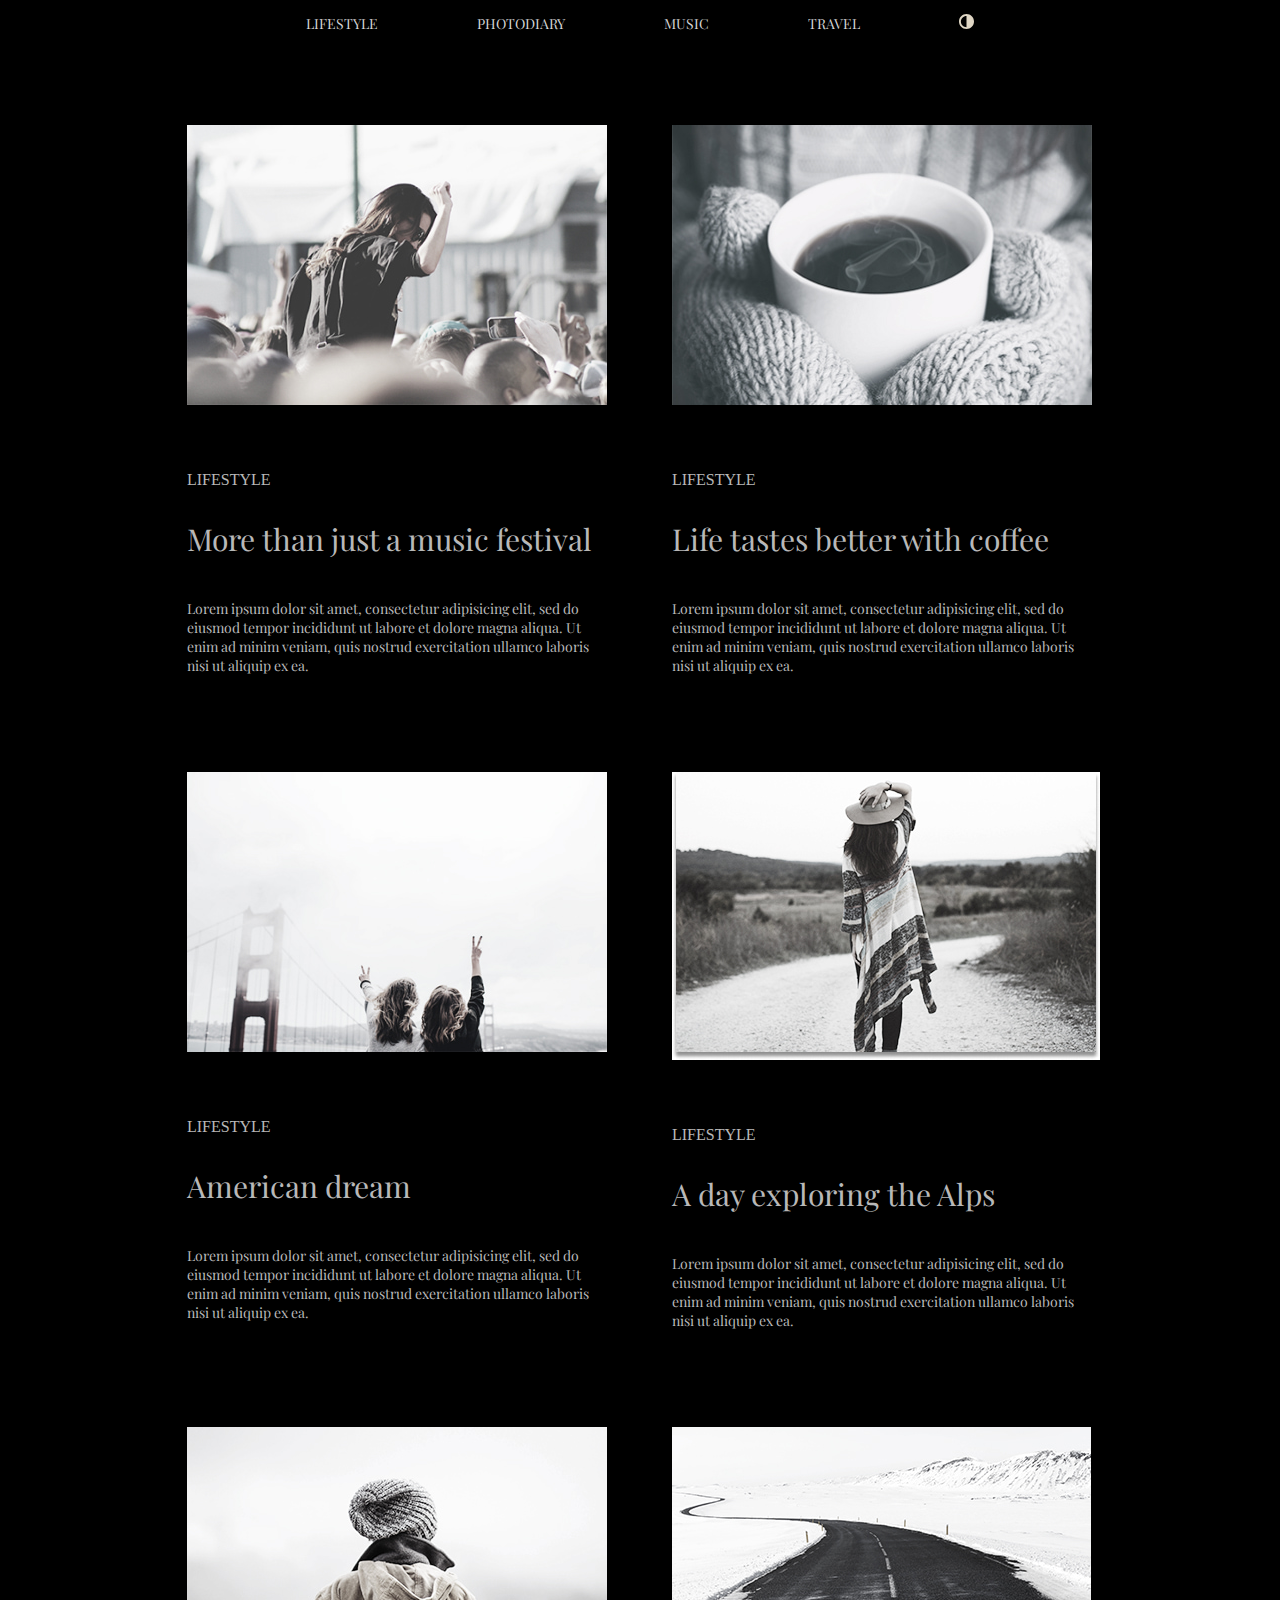
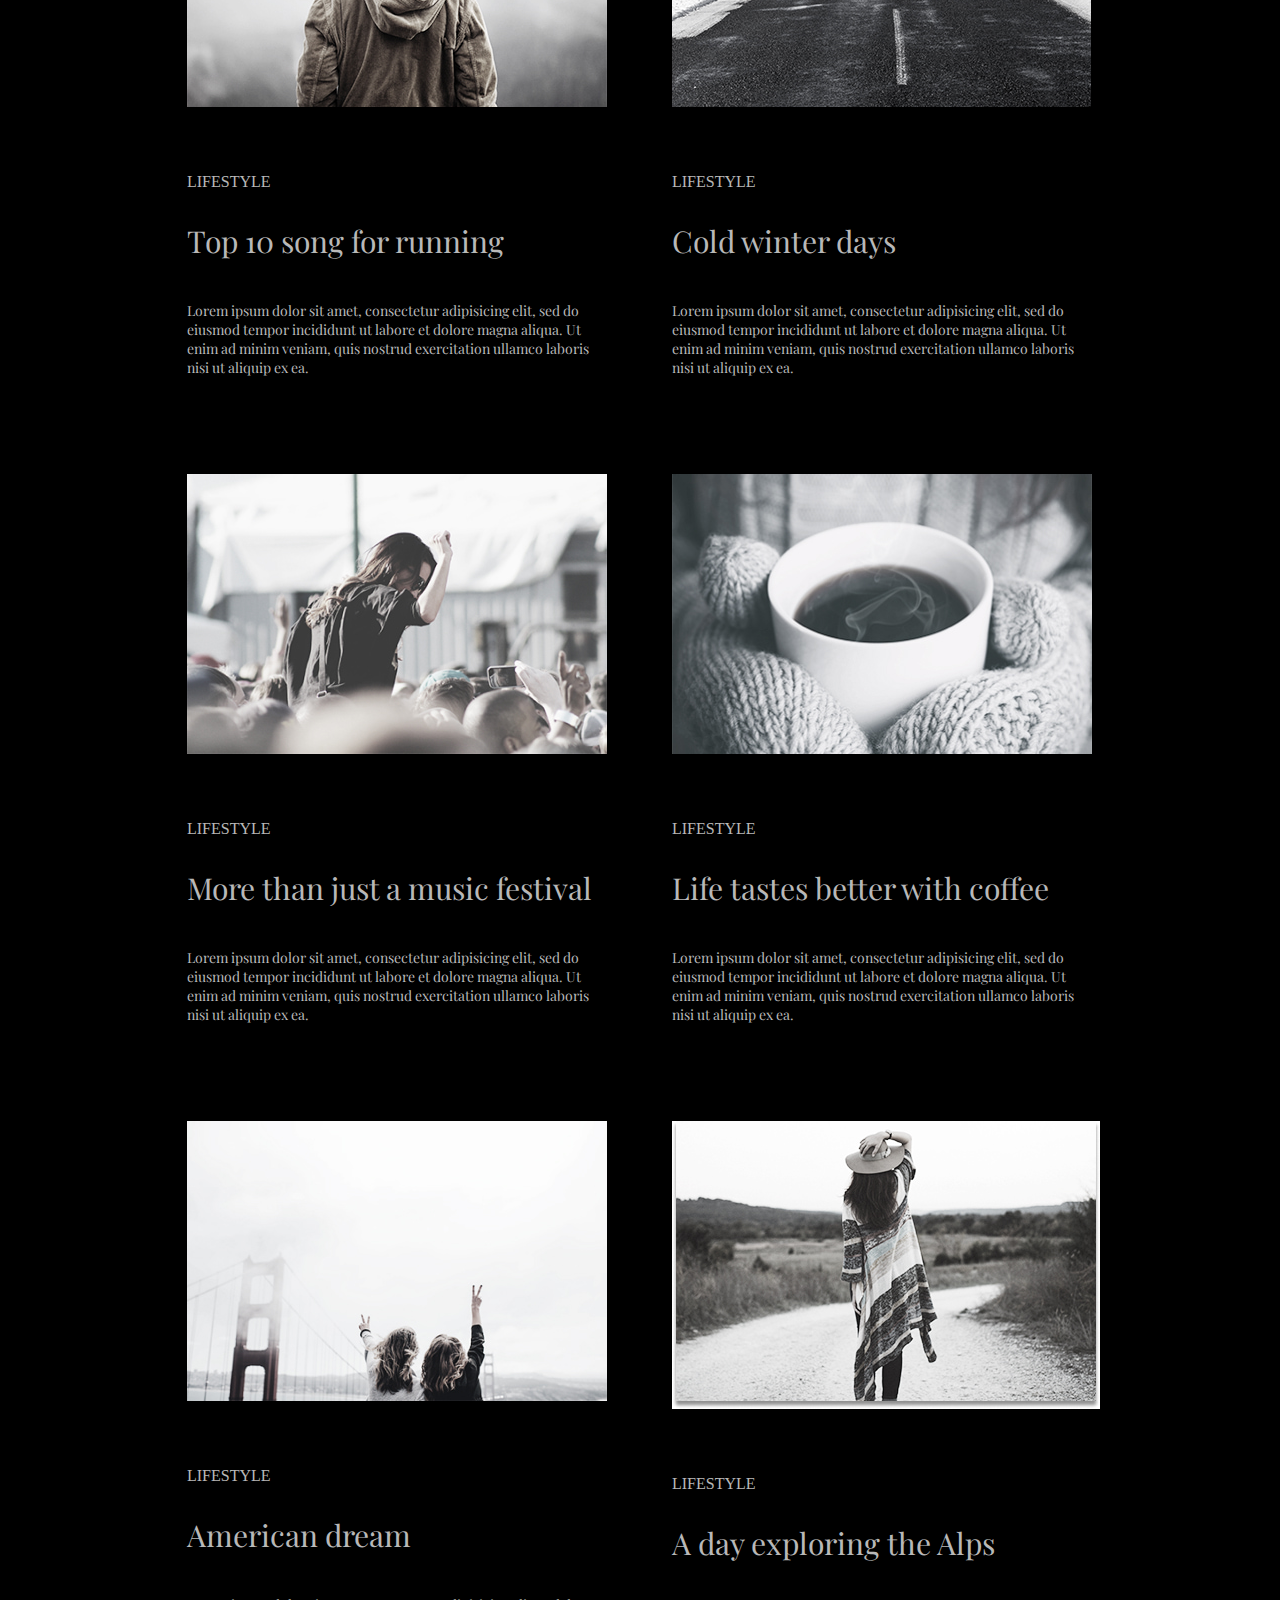
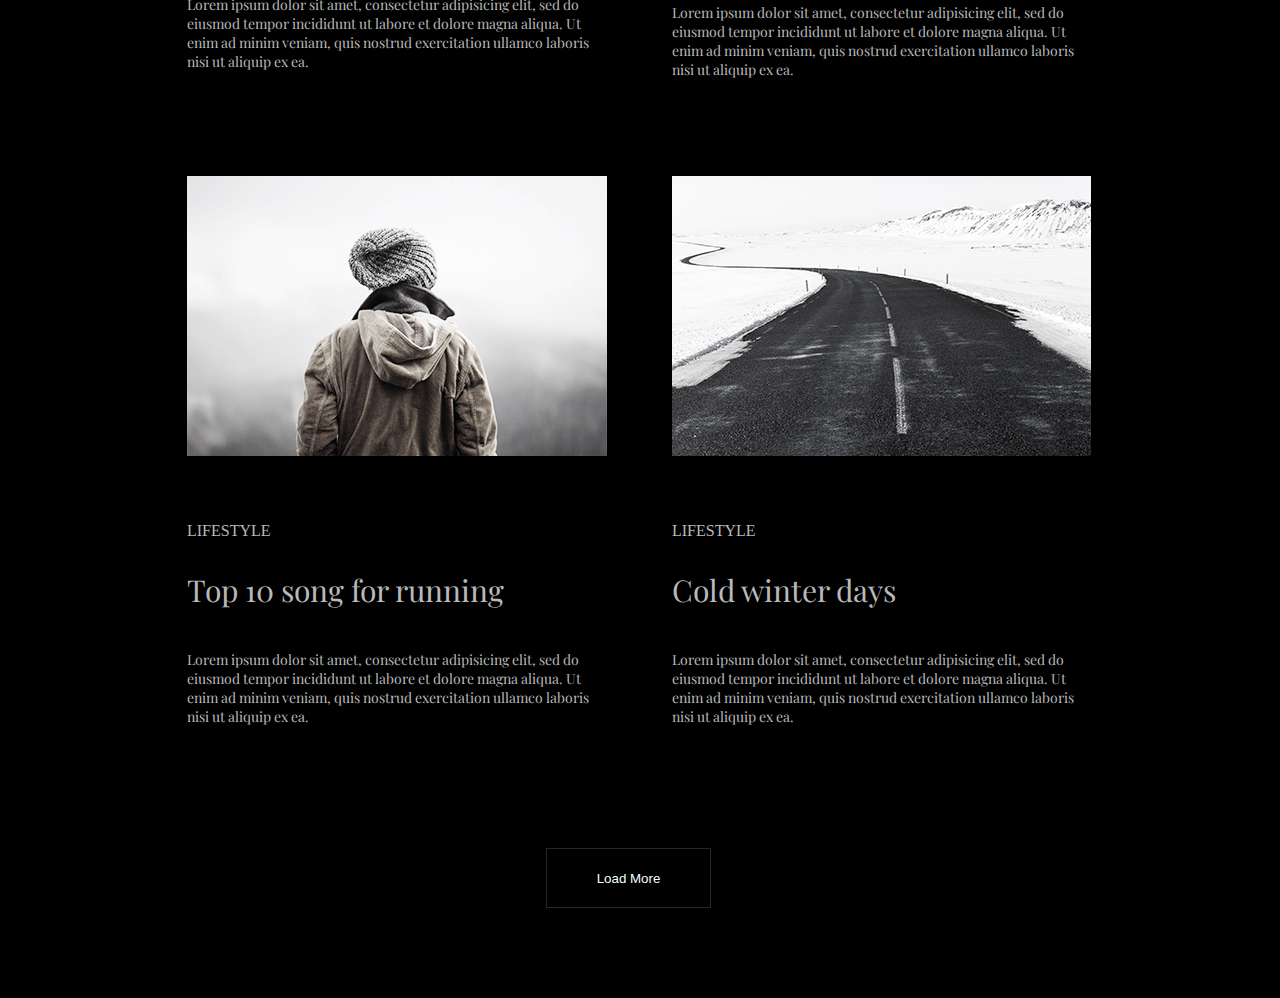
==== index-black.html @ d3ffff3b "add black theme" ====
<!DOCTYPE html>
<html lang="en">

<head>
    <meta charset="UTF-8">
    <meta name="viewport" content="width=device-width, initial-scale=1.0">
    <link rel="stylesheet" href="https://cdnjs.cloudflare.com/ajax/libs/modern-normalize/2.0.0/modern-normalize.min.css"
        integrity="sha512-4xo8blKMVCiXpTaLzQSLSw3KFOVPWhm/TRtuPVc4WG6kUgjH6J03IBuG7JZPkcWMxJ5huwaBpOpnwYElP/m6wg=="
        crossorigin="anonymous" referrerpolicy="no-referrer" />
    <link rel="preconnect" href="https://fonts.googleapis.com">
    <link rel="preconnect" href="https://fonts.gstatic.com" crossorigin>
    <link href="https://fonts.googleapis.com/css2?family=Playfair+Display:ital,wght@0,400..900;1,400..900&display=swap"
        rel="stylesheet">
    <link rel="preconnect" href="https://fonts.googleapis.com">
    <link rel="preconnect" href="https://fonts.gstatic.com" crossorigin>
    <link
        href="https://fonts.googleapis.com/css2?family=Ubuntu:ital,wght@0,300;0,400;0,500;0,700;1,300;1,400;1,500;1,700&display=swap"
        rel="stylesheet">


    <link rel="stylesheet" href="style-black.css">
    <title>photo blog</title>
</head>

<body>
    <header class="container" class="header">
        <nav>

            <ul class="header-list" class="header-list2">
                <li class="header-link"><a href="#" class="header-likn">LIFESTYLE </a></li>
                <li class="header-link"><a href="#" class="header-likn">PHOTODIARY </a></li>
                <li class="header-link"><a href="#" class="header-likn">MUSIC </a></li>
                <li class="header-link"><a href="#" class="header-likn">TRAVEL</a></li>
                <li class="header-link"><a href="index.html" class="header-likn"><svg class="header-svg">
                            <use href="symbol-defs.svg#icon-contrast" width="15" height="15"></use>
                        </svg></a></li>

            </ul>
        </nav>
    </header>
    <main>
        <div class="container">
            <ul class="photo">
                <li class="photo-item"><img src="1.jpg" alt="girl" class="photo-block" class="Ubuntu"><br><span
                        class="span">LIFESTYLE</span>
                    <h3 class="pre-description">More than just a music festival</h3>
                    <p class="description">Lorem ipsum dolor sit amet, consectetur adipisicing elit, sed do eiusmod
                        tempor incididunt ut labore
                        et dolore magna aliqua. Ut enim ad minim veniam, quis nostrud exercitation ullamco laboris nisi
                        ut
                        aliquip ex ea.</p>
                </li>
                <li class="photo-item">
                    <img src="2.jpg" alt="coffe" class="photo-block" class="Ubuntu"><br><span
                        class="span">LIFESTYLE</span>
                    <h3 class="pre-description">Life tastes better with coffee</h3>
                    <p class="description">Lorem ipsum dolor sit amet, consectetur adipisicing elit, sed do eiusmod
                        tempor incididunt ut labore
                        et dolore magna aliqua. Ut enim ad minim veniam, quis nostrud exercitation ullamco laboris nisi
                        ut
                        aliquip ex ea.</p>
                </li>
                <li class="photo-item">
                    <img src="3.jpg" alt="2 girls" class="photo-block" class="Ubuntu"><br><span
                        class="span">LIFESTYLE</span>
                    <h3 class="pre-description">American dream</h3>
                    <p class="description">Lorem ipsum dolor sit amet, consectetur adipisicing elit, sed do eiusmod
                        tempor incididunt ut labore
                        et dolore magna aliqua. Ut enim ad minim veniam, quis nostrud exercitation ullamco laboris nisi
                        ut
                        aliquip ex ea.</p>
                </li>
                <li class="photo-item">
                    <img src="4.jpg" alt="one girls" class="photo-block" class="Ubuntu"><br><span
                        class="span">LIFESTYLE</span>
                    <h3 class="pre-description">A day exploring the Alps</h3>
                    <p class="description">Lorem ipsum dolor sit amet, consectetur adipisicing elit, sed do eiusmod
                        tempor incididunt ut labore
                        et dolore magna aliqua. Ut enim ad minim veniam, quis nostrud exercitation ullamco laboris nisi
                        ut
                        aliquip ex ea.</p>
                </li>
                <li class="photo-item">
                    <img src="5.jpg" alt="one loj" class="photo-block" class="Ubuntu"><br><span
                        class="span">LIFESTYLE</span>
                    <h3 class="pre-description">Top 10 song for running</h3>
                    <p class="description">Lorem ipsum dolor sit amet, consectetur adipisicing elit, sed do eiusmod
                        tempor incididunt ut labore
                        et dolore magna aliqua. Ut enim ad minim veniam, quis nostrud exercitation ullamco laboris nisi
                        ut
                        aliquip ex ea.</p>
                </li>
                <li class="photo-item">
                    <img src="7.jpg" alt="one ts" class="photo-block" class="Ubuntu"><br><span
                        class="span">LIFESTYLE</span>
                    <h3 class="pre-description">Cold winter days</h3>
                    <p class="description">Lorem ipsum dolor sit amet, consectetur adipisicing elit, sed do eiusmod
                        tempor incididunt ut labore
                        et dolore magna aliqua. Ut enim ad minim veniam, quis nostrud exercitation ullamco laboris nisi
                        ut
                        aliquip ex ea.</p>
                </li>
                <li class="photo-item"><img src="1.jpg" alt="girl" class="photo-block" class="Ubuntu"><br><span
                        class="span">LIFESTYLE</span>
                    <h3 class="pre-description">More than just a music festival</h3>
                    <p class="description">Lorem ipsum dolor sit amet, consectetur adipisicing elit, sed do eiusmod
                        tempor incididunt ut labore
                        et dolore magna aliqua. Ut enim ad minim veniam, quis nostrud exercitation ullamco laboris nisi
                        ut
                        aliquip ex ea.</p>
                </li>
                <li class="photo-item">
                    <img src="2.jpg" alt="coffe" class="photo-block" class="Ubuntu"><br><span
                        class="span">LIFESTYLE</span>
                    <h3 class="pre-description">Life tastes better with coffee</h3>
                    <p class="description">Lorem ipsum dolor sit amet, consectetur adipisicing elit, sed do eiusmod
                        tempor incididunt ut labore
                        et dolore magna aliqua. Ut enim ad minim veniam, quis nostrud exercitation ullamco laboris nisi
                        ut
                        aliquip ex ea.</p>
                </li>
                <li class="photo-item">
                    <img src="3.jpg" alt="2 girls" class="photo-block" class="Ubuntu"><br><span
                        class="span">LIFESTYLE</span>
                    <h3 class="pre-description">American dream</h3>
                    <p class="description">Lorem ipsum dolor sit amet, consectetur adipisicing elit, sed do eiusmod
                        tempor incididunt ut labore
                        et dolore magna aliqua. Ut enim ad minim veniam, quis nostrud exercitation ullamco laboris nisi
                        ut
                        aliquip ex ea.</p>
                </li>
                <li class="photo-item">
                    <img src="4.jpg" alt="one girls" class="photo-block" class="Ubuntu"><br><span
                        class="span">LIFESTYLE</span>
                    <h3 class="pre-description">A day exploring the Alps</h3>
                    <p class="description">Lorem ipsum dolor sit amet, consectetur adipisicing elit, sed do eiusmod
                        tempor incididunt ut labore
                        et dolore magna aliqua. Ut enim ad minim veniam, quis nostrud exercitation ullamco laboris nisi
                        ut
                        aliquip ex ea.</p>
                </li>
                <li class="photo-item">
                    <img src="5.jpg" alt="one loj" class="photo-block" class="Ubuntu"><br><span
                        class="span">LIFESTYLE</span>
                    <h3 class="pre-description">Top 10 song for running</h3>
                    <p class="description">Lorem ipsum dolor sit amet, consectetur adipisicing elit, sed do eiusmod
                        tempor incididunt ut labore
                        et dolore magna aliqua. Ut enim ad minim veniam, quis nostrud exercitation ullamco laboris nisi
                        ut
                        aliquip ex ea.</p>
                </li>
                <li class="photo-item">
                    <img src="7.jpg" alt="one ts" class="photo-block" class="Ubuntu"><br><span
                        class="span">LIFESTYLE</span>
                    <h3 class="pre-description">Cold winter days</h3>
                    <p class="description">Lorem ipsum dolor sit amet, consectetur adipisicing elit, sed do eiusmod
                        tempor incididunt ut labore
                        et dolore magna aliqua. Ut enim ad minim veniam, quis nostrud exercitation ullamco laboris nisi
                        ut
                        aliquip ex ea.</p>
                </li>
            </ul>
            <button type="button" class="button">Load More</button>
        </div>
    </main>
</body>

</html>
---- style-black.css ----
:root{
    --header-list: rgb(212, 212, 212);
    --header-list-hover:rgb(255, 255, 255);
    --main-info:rgb(223, 214, 196);
    --main-info2:rgb(184, 184, 184);
}

.container {
    width: 906px;
    margin: 0 auto;
    
}

body{
    background-color: black;
}


.header-list {
    list-style: none;
    margin-bottom: 92px;
font-family: Playfair Display;
font-size: 14px;
font-weight: 400;
line-height: 19px;
letter-spacing: 0%;
text-align: left;
display: flex;
padding-left:0px ;
justify-content: center;
text-decoration: none;

gap: 99px;

}

.header-likn:hover{
    color: var(--header-list-hover);
    
}

.header-link {
    list-style: none;
    text-decoration: none;
    
}

.header-likn{
    text-decoration: none;
    color: var(--header-list);
    transition-property: color;
transition-duration: 250ms;
transition-timing-function: cubic-bezier(.17,.67,.92,.57);
}

.photo-list {
    list-style: none;
    
}

.photo {
    margin-bottom: 63px;
    list-style: none;
    display: flex;
    flex-wrap: wrap;
    padding-left: 2px;
    padding-left:0px ;
    gap: 65px;
}

.header {
    margin-bottom: 92px;
}

.button {
    margin-top: 90px;
    margin-bottom: 90px;
    border: 1px solid rgb(39, 39, 39);
    background-color: rgb(0, 0, 0);
    color: azure;
    width: 165px;
height: 60px;
    display: flex;
justify-content: center;
align-items: center;
margin-left: 359px;
transition: background-color 0.3s ease, transform 0.3s ease;
transition-duration: 250ms;
}

.header-svg{
    height: 15px;
    width: 15px;
    display: block;
    transition-property: transform ;
    transition-duration: 250ms;
    fill: var(--main-info);

}

.header-svg:hover{
transform: rotate(180deg);
}

.button:hover{
    background-color: rgb(0, 0, 0);
    transform:translateY(-5px);
    
}

.description {
    margin-bottom: 32px;
    color: var(--main-info2);
    font-family: Playfair Display;
    font-size: 14px;
    font-weight: 400;
    line-height: 19px;
    letter-spacing: 0%;
    text-align: left;
}

.pre-description {
    margin-bottom: 40px;
    color: var(--main-info2);
font-family: Playfair Display;
font-size: 30px;
font-weight: 400;
line-height: 40px;
letter-spacing: 0%;
text-align: left;
}

.span {
    color: var(--main-info2);
    margin-bottom: 32px;
}

.photo-block{
    margin-bottom: 62px;
}
.photo-item{
    /* outline: red 1px solid; */
    width: 420px;
    transition-property: transform;
    transition-duration: 250ms;
    transition-duration: 500ms;
}

.photo-item:hover {
	animation: shadow-drop-center 0.4s cubic-bezier(0.250, 0.460, 0.450, 0.940) both;
    transform: rotate(-3deg);
}

/* ----------------------------------------------
 * Generated by Animista on 2024-8-17 10:54:46
 * Licensed under FreeBSD License.
 * See http://animista.net/license for more info. 
 * w: http://animista.net, t: @cssanimista
 * ---------------------------------------------- */

/**
 * ----------------------------------------
 * animation shadow-drop-center
 * ----------------------------------------
 */
 @keyframes shadow-drop-center {
    0% {
      box-shadow: 0 0 0 0 rgba(0, 0, 0, 0);
    }
    100% {
      box-shadow: 0 0 20px 0px rgba(0, 0, 0, 0.35);
    }
  }
  

.Ubuntu{
    color: var(--main-info);
font-family: "Ubuntu";
font-size: 14px;
font-weight: 300;
line-height: 16px;
letter-spacing: 0%;
text-align: left;
}
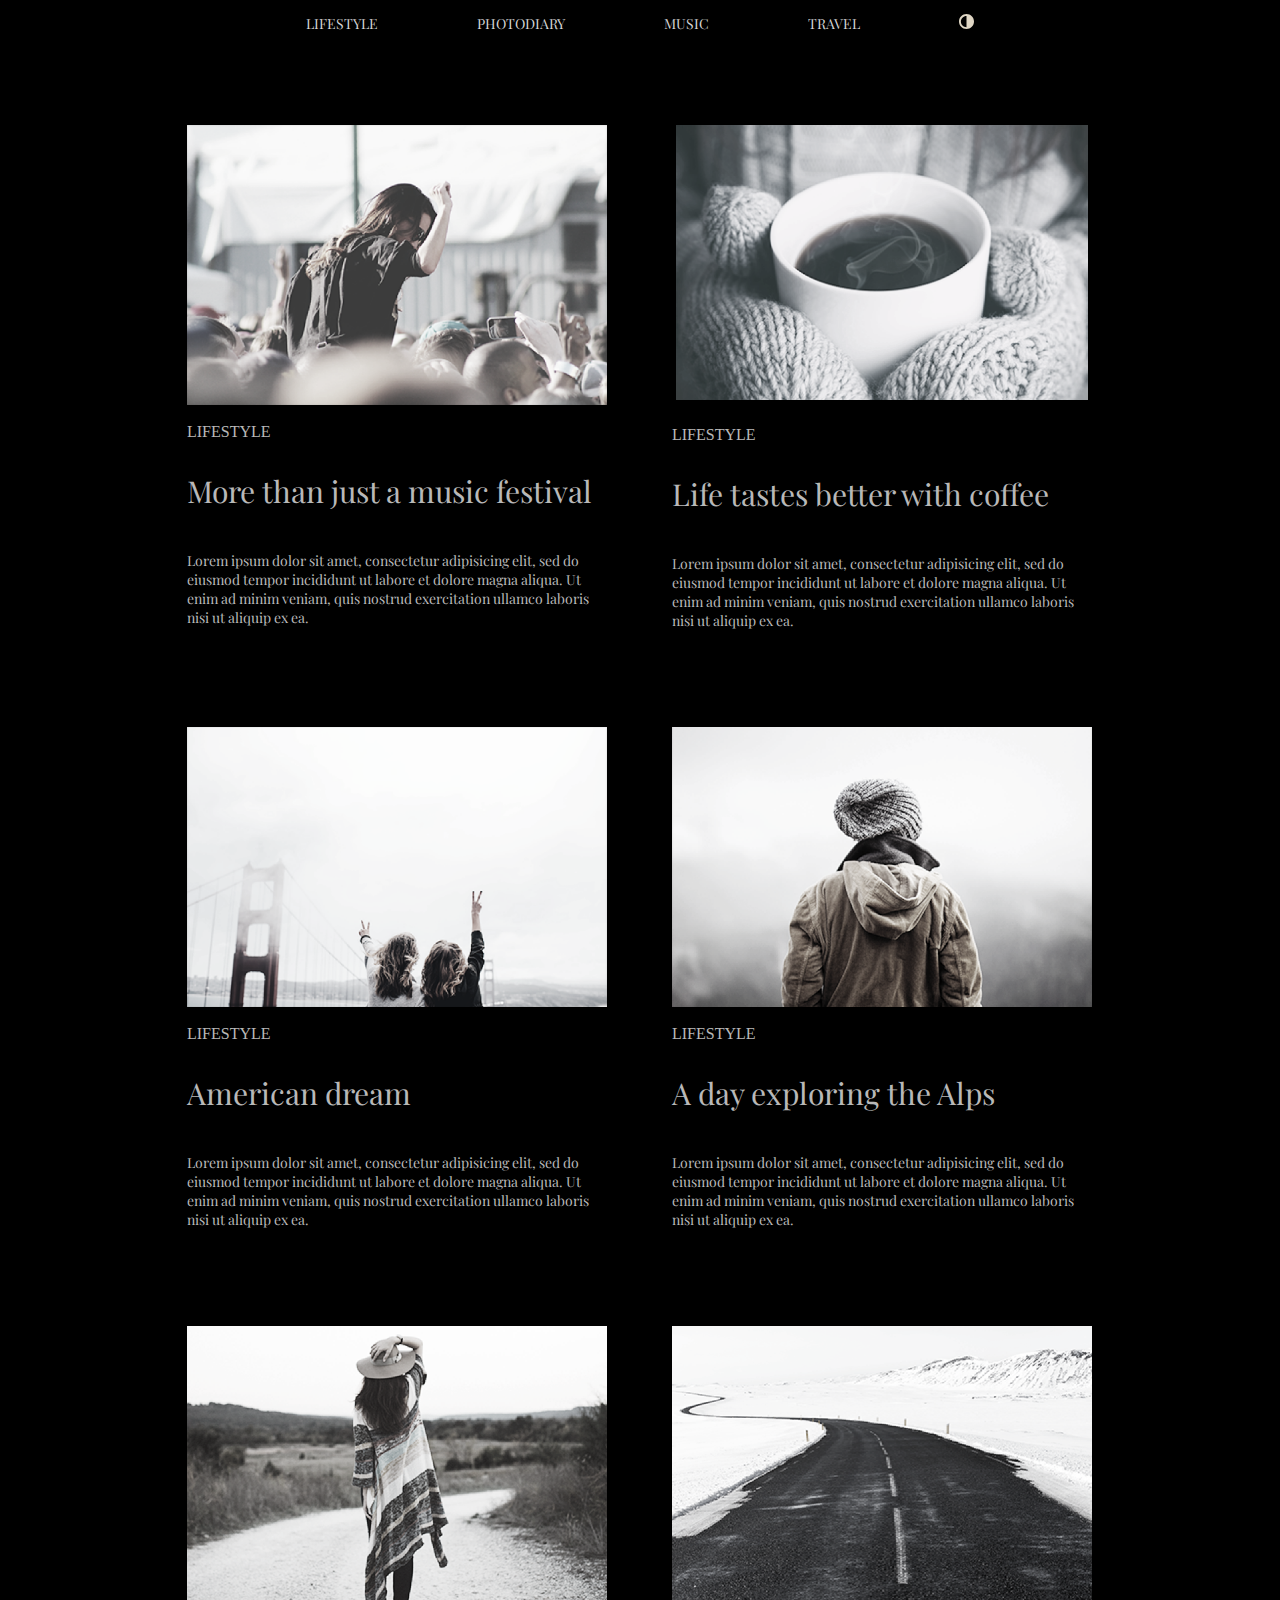
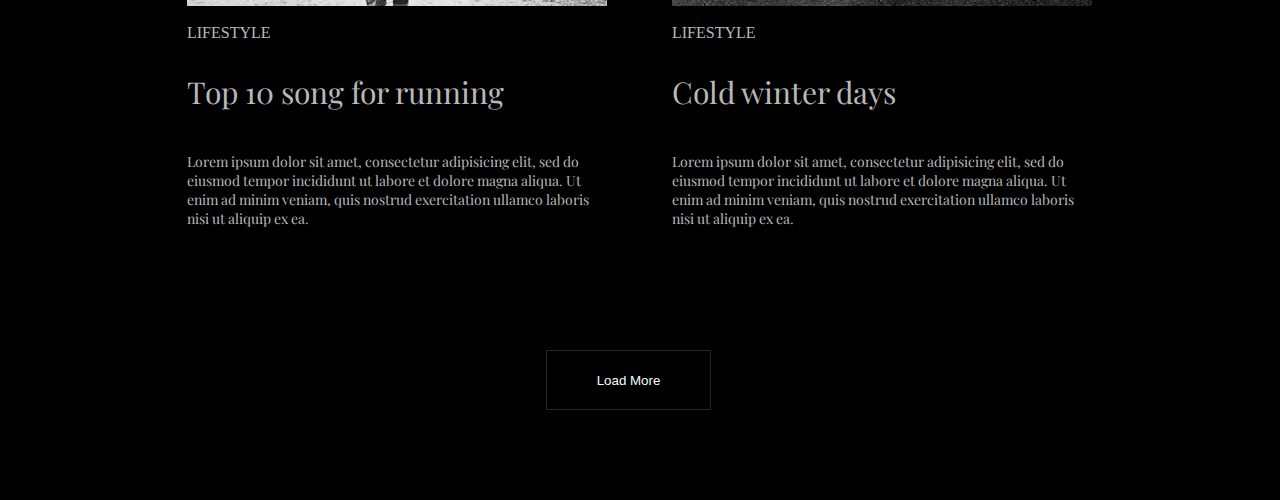
==== commit 141e3fee: "Optimized photos for retina screens" ====
--- a/index-black.html
+++ b/index-black.html
@@ -41,7 +41,15 @@
     <main>
         <div class="container">
             <ul class="photo">
-                <li class="photo-item"><img src="1.jpg" alt="girl" class="photo-block" class="Ubuntu"><br><span
+                <li class="photo-item">
+                    <picture>
+                        <source srcset="1@1x.jpg" media="(min-width: 320px) and (max-width:620px)">
+                        <source srcset="1@2x.png" media="(min-width: 621px) and (max-width:1200px)">
+                        <source srcset="1@3x.png" media="(min-width: 1201px)">
+                        <img src="1@1x.jpg" alt="Cute puppy">
+                      </picture>
+                    <!-- <img src="1.jpg" alt="girl" class="photo-block" class="Ubuntu"> -->
+                    <br><span
                         class="span">LIFESTYLE</span>
                     <h3 class="pre-description">More than just a music festival</h3>
                     <p class="description">Lorem ipsum dolor sit amet, consectetur adipisicing elit, sed do eiusmod
@@ -51,6 +59,100 @@
                         aliquip ex ea.</p>
                 </li>
                 <li class="photo-item">
+                    <picture>
+                        <source srcset="2@1x.jpg" media="(min-width: 320px) and (max-width:620px)">
+                        <source srcset="2@2x.png" media="(min-width: 621px) and (max-width:1200px)">
+                        <source srcset="2@3x.png" media="(min-width: 1201px)">
+                        <img src="2@1x.jpg" alt="Cute coffee">
+                      </picture>
+                    <!-- <img src="2.jpg" alt="coffe" class="photo-block" class="Ubuntu"> -->
+                    <br><span
+                        class="span">LIFESTYLE</span>
+                    <h3 class="pre-description">Life tastes better with coffee</h3>
+                    <p class="description">Lorem ipsum dolor sit amet, consectetur adipisicing elit, sed do eiusmod
+                        tempor incididunt ut labore
+                        et dolore magna aliqua. Ut enim ad minim veniam, quis nostrud exercitation ullamco laboris nisi
+                        ut
+                        aliquip ex ea.</p>
+                </li>
+                <li class="photo-item">
+                    <picture>
+                        <source srcset="3@1x.jpg" media="(min-width: 320px) and (max-width:620px)">
+                        <source srcset="3@2x.png" media="(min-width: 621px) and (max-width:1200px)">
+                        <source srcset="3@3x.png" media="(min-width: 1201px)">
+                        <img src="3@1x.jpg" alt="2 girls">
+                      </picture>
+                    <!-- <img src="3.jpg" alt="2 girls" class="photo-block" class="Ubuntu"> -->
+                    <br><span
+                        class="span">LIFESTYLE</span>
+                    <h3 class="pre-description">American dream</h3>
+                    <p class="description">Lorem ipsum dolor sit amet, consectetur adipisicing elit, sed do eiusmod
+                        tempor incididunt ut labore
+                        et dolore magna aliqua. Ut enim ad minim veniam, quis nostrud exercitation ullamco laboris nisi
+                        ut
+                        aliquip ex ea.</p>
+                </li>
+                <li class="photo-item">
+                    <picture>
+                        <source srcset="4@1x.jpg" media="(min-width: 320px) and (max-width:620px)">
+                        <source srcset="4@2x.png" media="(min-width: 621px) and (max-width:1200px)">
+                        <source srcset="4@3x.png" media="(min-width: 1201px)">
+                        <img src="4@1x.jpg" alt="1 girl">
+                      </picture>
+                    <!-- <img src="4.jpg" alt="one girls" class="photo-block" class="Ubuntu"> -->
+                    <br><span
+                        class="span">LIFESTYLE</span>
+                    <h3 class="pre-description">A day exploring the Alps</h3>
+                    <p class="description">Lorem ipsum dolor sit amet, consectetur adipisicing elit, sed do eiusmod
+                        tempor incididunt ut labore
+                        et dolore magna aliqua. Ut enim ad minim veniam, quis nostrud exercitation ullamco laboris nisi
+                        ut
+                        aliquip ex ea.</p>
+                </li>
+                <li class="photo-item">
+                    <picture>
+                        <source srcset="5@1x.jpg" media="(min-width: 320px) and (max-width:620px)">
+                        <source srcset="5@2x.png" media="(min-width: 621px) and (max-width:1200px)">
+                        <source srcset="5@3x.png" media="(min-width: 1201px)">
+                        <img src="5@1x.jpg" alt="1 jol">
+                      </picture>
+                    <!-- <img src="5.jpg" alt="one loj" class="photo-block" class="Ubuntu"> -->
+                    <br><span
+                        class="span">LIFESTYLE</span>
+                    <h3 class="pre-description">Top 10 song for running</h3>
+                    <p class="description">Lorem ipsum dolor sit amet, consectetur adipisicing elit, sed do eiusmod
+                        tempor incididunt ut labore
+                        et dolore magna aliqua. Ut enim ad minim veniam, quis nostrud exercitation ullamco laboris nisi
+                        ut
+                        aliquip ex ea.</p>
+                </li>
+                <li class="photo-item">
+                    <picture>
+                        <source srcset="6@1x.jpg" media="(min-width: 320px) and (max-width:620px)">
+                        <source srcset="6@2x.png" media="(min-width: 621px) and (max-width:1200px)">
+                        <source srcset="6@3x.png" media="(min-width: 1201px)">
+                        <img src="6@1x.jpg" alt="1 jol">
+                      </picture>
+                    <!-- <img src="7.jpg" alt="one ts" class="photo-block" class="Ubuntu"> -->
+                    <br><span
+                        class="span">LIFESTYLE</span>
+                    <h3 class="pre-description">Cold winter days</h3>
+                    <p class="description">Lorem ipsum dolor sit amet, consectetur adipisicing elit, sed do eiusmod
+                        tempor incididunt ut labore
+                        et dolore magna aliqua. Ut enim ad minim veniam, quis nostrud exercitation ullamco laboris nisi
+                        ut
+                        aliquip ex ea.</p>
+                </li>
+                <!-- <li class="photo-item"><img src="1.jpg" alt="girl" class="photo-block" class="Ubuntu"><br><span
+                        class="span">LIFESTYLE</span>
+                    <h3 class="pre-description">More than just a music festival</h3>
+                    <p class="description">Lorem ipsum dolor sit amet, consectetur adipisicing elit, sed do eiusmod
+                        tempor incididunt ut labore
+                        et dolore magna aliqua. Ut enim ad minim veniam, quis nostrud exercitation ullamco laboris nisi
+                        ut
+                        aliquip ex ea.</p>
+                </li>
+                <li class="photo-item">
                     <img src="2.jpg" alt="coffe" class="photo-block" class="Ubuntu"><br><span
                         class="span">LIFESTYLE</span>
                     <h3 class="pre-description">Life tastes better with coffee</h3>
@@ -99,66 +201,7 @@
                         et dolore magna aliqua. Ut enim ad minim veniam, quis nostrud exercitation ullamco laboris nisi
                         ut
                         aliquip ex ea.</p>
-                </li>
-                <li class="photo-item"><img src="1.jpg" alt="girl" class="photo-block" class="Ubuntu"><br><span
-                        class="span">LIFESTYLE</span>
-                    <h3 class="pre-description">More than just a music festival</h3>
-                    <p class="description">Lorem ipsum dolor sit amet, consectetur adipisicing elit, sed do eiusmod
-                        tempor incididunt ut labore
-                        et dolore magna aliqua. Ut enim ad minim veniam, quis nostrud exercitation ullamco laboris nisi
-                        ut
-                        aliquip ex ea.</p>
-                </li>
-                <li class="photo-item">
-                    <img src="2.jpg" alt="coffe" class="photo-block" class="Ubuntu"><br><span
-                        class="span">LIFESTYLE</span>
-                    <h3 class="pre-description">Life tastes better with coffee</h3>
-                    <p class="description">Lorem ipsum dolor sit amet, consectetur adipisicing elit, sed do eiusmod
-                        tempor incididunt ut labore
-                        et dolore magna aliqua. Ut enim ad minim veniam, quis nostrud exercitation ullamco laboris nisi
-                        ut
-                        aliquip ex ea.</p>
-                </li>
-                <li class="photo-item">
-                    <img src="3.jpg" alt="2 girls" class="photo-block" class="Ubuntu"><br><span
-                        class="span">LIFESTYLE</span>
-                    <h3 class="pre-description">American dream</h3>
-                    <p class="description">Lorem ipsum dolor sit amet, consectetur adipisicing elit, sed do eiusmod
-                        tempor incididunt ut labore
-                        et dolore magna aliqua. Ut enim ad minim veniam, quis nostrud exercitation ullamco laboris nisi
-                        ut
-                        aliquip ex ea.</p>
-                </li>
-                <li class="photo-item">
-                    <img src="4.jpg" alt="one girls" class="photo-block" class="Ubuntu"><br><span
-                        class="span">LIFESTYLE</span>
-                    <h3 class="pre-description">A day exploring the Alps</h3>
-                    <p class="description">Lorem ipsum dolor sit amet, consectetur adipisicing elit, sed do eiusmod
-                        tempor incididunt ut labore
-                        et dolore magna aliqua. Ut enim ad minim veniam, quis nostrud exercitation ullamco laboris nisi
-                        ut
-                        aliquip ex ea.</p>
-                </li>
-                <li class="photo-item">
-                    <img src="5.jpg" alt="one loj" class="photo-block" class="Ubuntu"><br><span
-                        class="span">LIFESTYLE</span>
-                    <h3 class="pre-description">Top 10 song for running</h3>
-                    <p class="description">Lorem ipsum dolor sit amet, consectetur adipisicing elit, sed do eiusmod
-                        tempor incididunt ut labore
-                        et dolore magna aliqua. Ut enim ad minim veniam, quis nostrud exercitation ullamco laboris nisi
-                        ut
-                        aliquip ex ea.</p>
-                </li>
-                <li class="photo-item">
-                    <img src="7.jpg" alt="one ts" class="photo-block" class="Ubuntu"><br><span
-                        class="span">LIFESTYLE</span>
-                    <h3 class="pre-description">Cold winter days</h3>
-                    <p class="description">Lorem ipsum dolor sit amet, consectetur adipisicing elit, sed do eiusmod
-                        tempor incididunt ut labore
-                        et dolore magna aliqua. Ut enim ad minim veniam, quis nostrud exercitation ullamco laboris nisi
-                        ut
-                        aliquip ex ea.</p>
-                </li>
+                </li> -->
             </ul>
             <button type="button" class="button">Load More</button>
         </div>
--- a/style-black.css
+++ b/style-black.css
@@ -70,6 +70,12 @@
 
 .header {
     margin-bottom: 92px;
+}
+
+img{
+    max-width: 100%;
+    height: auto;
+    display: block;
 }
 
 .button {
